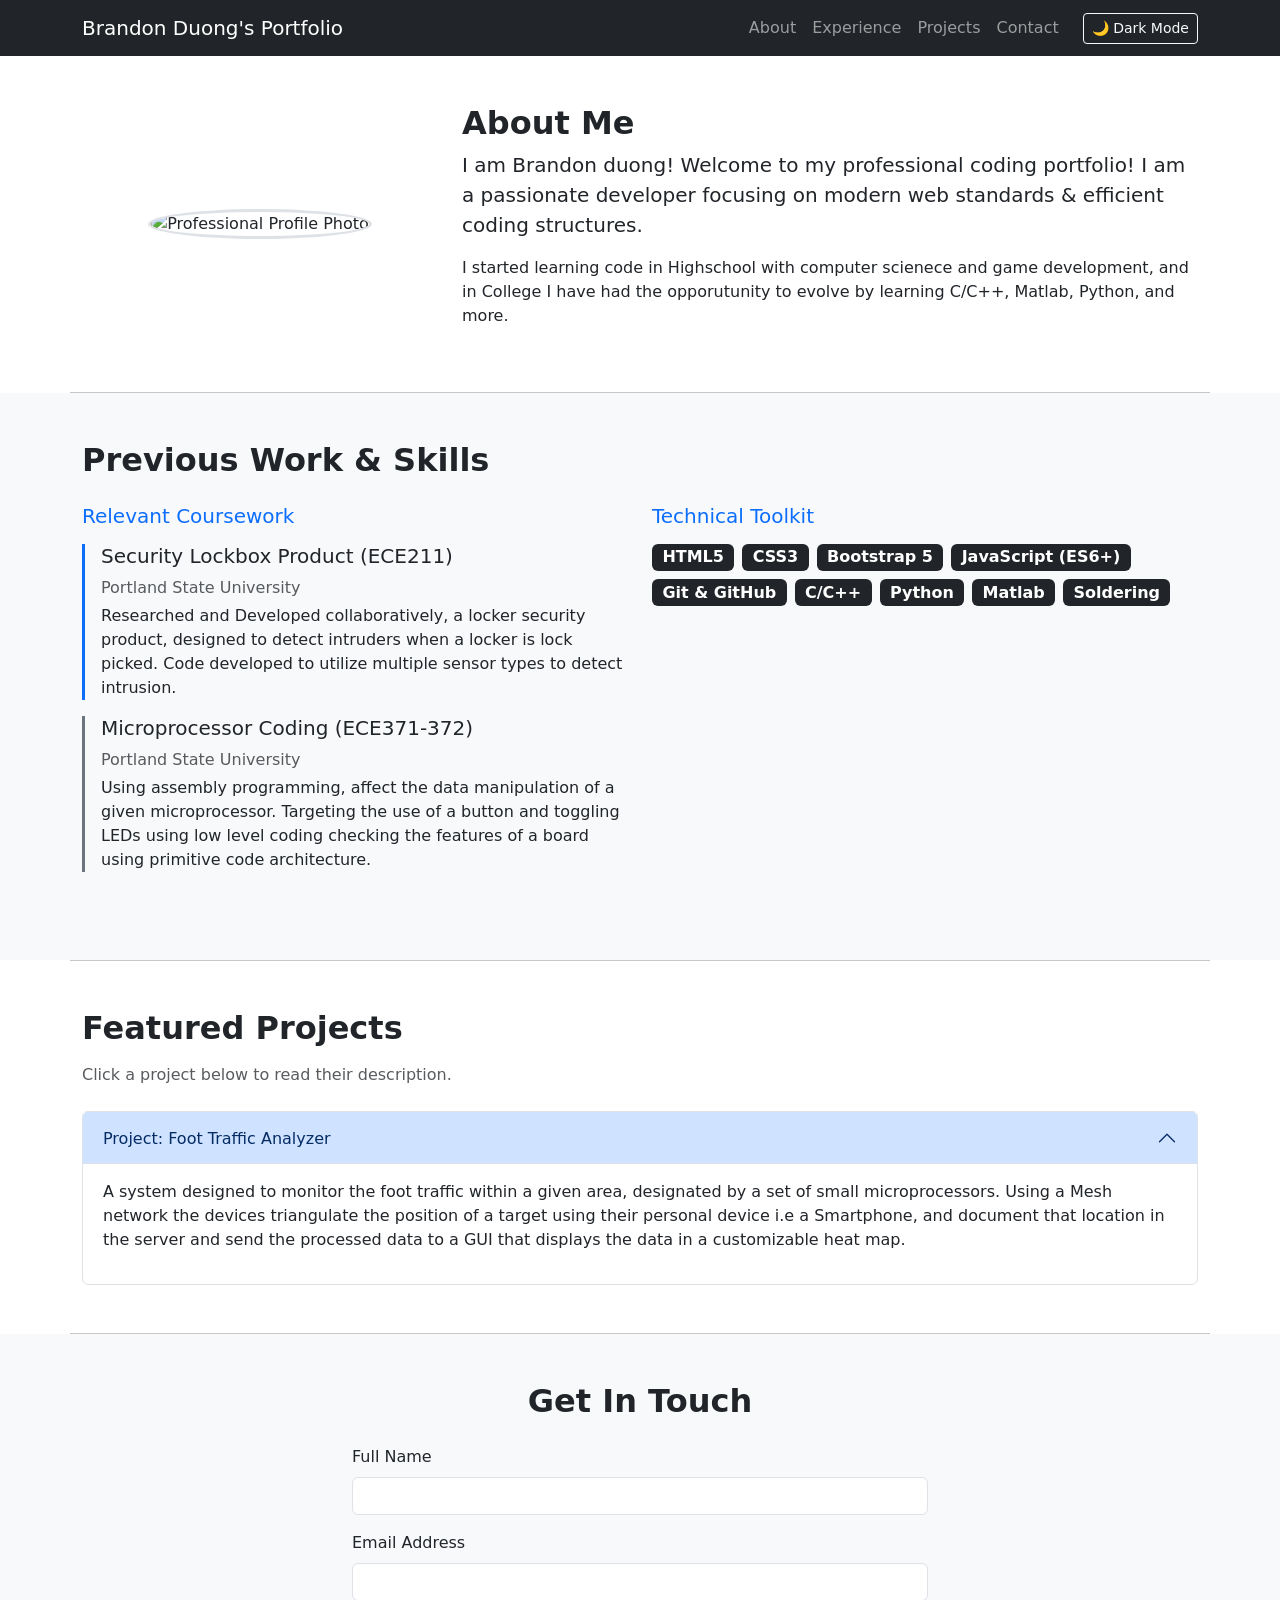
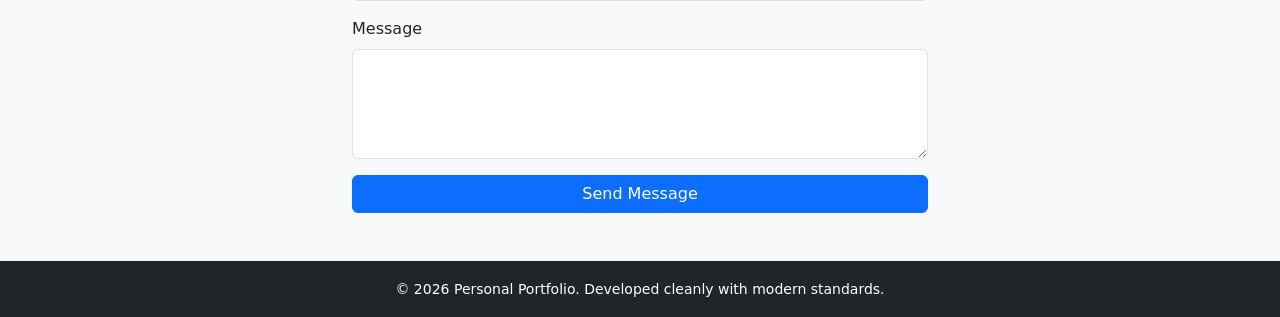
==== index.html @ 0b201ba5 "Rename main.html to index.html" ====
<!doctype html>
<html lang="en">
  <head>
    <meta charset="UTF-8" />
    <meta name="viewport" content="width=device-width, initial-scale=1.0" />
    <title>Professional Portfolio</title>
    <link
      href="https://cdn.jsdelivr.net/npm/bootstrap@5.3.3/dist/css/bootstrap.min.css"
      rel="stylesheet"
    />
    <link rel="stylesheet" type="text/css" href="style.css" />
    <link
      rel="stylesheet"
      href="https://cdnjs.cloudflare.com/ajax/libs/bootstrap/5.0.2/js/bootstrap.min.js"
    />
  </head>
  <body>
    <!--Custom Cursor for website-->
    <div class="inner-cursor"></div>
    <div class="outer-cursor"></div>
    <!--Navigation Bar start-->
    <nav class="navbar navbar-expand-lg navbar-dark bg-dark sticky-top">
      <div class="container">
        <a class="navbar-brand" href="#">Brandon Duong's Portfolio</a>
        <button
          class="navbar-toggler"
          type="button"
          data-bs-toggle="collapse"
          data-bs-target="#navbarNav"
        >
          <!--Navigation toggle icon for mobile-->
          <span class="navbar-toggler-icon"></span>
        </button>
        <div class="collapse navbar-collapse" id="navbarNav">
          <ul class="navbar-nav ms-auto align-items-center">
            <li class="nav-item">
              <a class="nav-link hover-transition" href="#about">About</a>
            </li>
            <li class="nav-item">
              <a class="nav-link hover-transition" href="#experience"
                >Experience</a
              >
            </li>
            <li class="nav-item">
              <a class="nav-link hover-transition" href="#projects">Projects</a>
            </li>
            <li class="nav-item">
              <a class="nav-link hover-transition" href="#contact">Contact</a>
            </li>
            <li class="nav-item ms-lg-3">
              <button
                id="theme-toggle"
                class="btn btn-outline-light btn-sm"
                aria-label="Toggle Dark Mode"
              >
                🌙 Dark Mode
              </button>
            </li>
          </ul>
        </div>
      </div>
    </nav>

    <section id="about" class="py-5">
      <div class="container">
        <div class="row align-items-center">
          <div class="col-md-4 text-center mb-4 mb-md-0">
            <img
              src="../WebdevProject/photoProfessional.jpg"
              alt="Professional Profile Photo"
              class="rounded-circle img-fluid border border-3"
            />
          </div>
          <div class="col-md-8">
            <h2 class="fw-bold">About Me</h2>
            <p class="lead">
              I am Brandon duong! Welcome to my professional coding portfolio! I
              am a passionate developer focusing on modern web standards &
              efficient coding structures.
            </p>
            <p>
              I started learning code in Highschool with computer scienece and
              game development, and in College I have had the opporutunity to
              evolve by learning C/C++, Matlab, Python, and more.
            </p>
          </div>
        </div>
      </div>
    </section>

    <hr class="container my-0" />

    <section id="experience" class="py-5 bg-light-section">
      <div class="container">
        <h2 class="fw-bold mb-4">Previous Work & Skills</h2>
        <div class="row">
          <div class="col-md-6 mb-4">
            <h3 class="h5 text-primary">Relevant Coursework</h3>
            <div class="border-start border-3 border-primary ps-3 my-3">
              <h5>Security Lockbox Product (ECE211)</h5>
              <p class="text-muted mb-1">Portland State University</p>
              <p>
                Researched and Developed collaboratively, a locker security
                product, designed to detect intruders when a locker is lock
                picked. Code developed to utilize multiple sensor types to
                detect intrusion.
              </p>
            </div>
            <div class="border-start border-3 border-secondary ps-3 my-3">
              <h5>Microprocessor Coding (ECE371-372)</h5>
              <p class="text-muted mb-1">Portland State University</p>
              <p>
                Using assembly programming, affect the data manipulation of a
                given microprocessor. Targeting the use of a button and toggling
                LEDs using low level coding checking the features of a board
                using primitive code architecture.
              </p>
            </div>
          </div>
          <div class="col-md-6">
            <h3 class="h5 text-primary mb-3">Technical Toolkit</h3>
            <div class="d-flex flex-wrap gap-2">
              <span class="badge bg-dark fs-6">HTML5</span>
              <span class="badge bg-dark fs-6">CSS3</span>
              <span class="badge bg-dark fs-6">Bootstrap 5</span>
              <span class="badge bg-dark fs-6">JavaScript (ES6+)</span>
              <span class="badge bg-dark fs-6">Git & GitHub</span>
              <span class="badge bg-dark fs-6">C/C++</span>
              <span class="badge bg-dark fs-6">Python</span>
              <span class="badge bg-dark fs-6">Matlab</span>
              <span class="badge bg-dark fs-6">Soldering</span>
            </div>
          </div>
        </div>
      </div>
    </section>

    <hr class="container my-0" />

    <section id="projects" class="py-5">
      <div class="container">
        <h2 class="fw-bold mb-3">Featured Projects</h2>
        <p class="text-muted mb-4">
          Click a project below to read their description.
        </p>

        <div class="accordion" id="projectAccordion">
          <div class="accordion-item">
            <h2 class="accordion-header" id="headingOne">
              <button
                class="accordion-button"
                type="button"
                data-bs-toggle="collapse"
                data-bs-target="#collapseOne"
                aria-expanded="true"
                aria-controls="collapseOne"
              >
                Project: Foot Traffic Analyzer
              </button>
            </h2>
            <div
              id="collapseOne"
              class="accordion-collapse collapse show"
              aria-labelledby="headingOne"
              data-bs-parent="#projectAccordion"
            >
              <div class="accordion-body">
                <p>
                  A system designed to monitor the foot traffic within a given
                  area, designated by a set of small microprocessors. Using a
                  Mesh network the devices triangulate the position of a target
                  using their personal device i.e a Smartphone, and document
                  that location in the server and send the processed data to a
                  GUI that displays the data in a customizable heat map.
                </p>
              </div>
            </div>
          </div>
        </div>
      </div>
    </section>

    <hr class="container my-0" />

    <section id="contact" class="py-5 bg-light-section">
      <div class="container" style="max-width: 600px">
        <h2 class="fw-bold text-center mb-4">Get In Touch</h2>
        <form id="contactForm" novalidate>
          <div class="mb-3">
            <label for="name" class="form-label">Full Name</label>
            <input
              type="text"
              class="form-control"
              id="name"
              required
              minlength="3"
            />
            <div class="invalid-feedback">
              Please enter your name (at least 3 characters).
            </div>
          </div>
          <div class="mb-3">
            <label for="email" class="form-label">Email Address</label>
            <input type="email" class="form-control" id="email" required />
            <div class="invalid-feedback">
              Please enter a valid email address.
            </div>
          </div>
          <div class="mb-3">
            <label for="message" class="form-label">Message</label>
            <textarea
              class="form-control"
              id="message"
              rows="4"
              required
            ></textarea>
            <div class="invalid-feedback">
              Please type a message before submitting.
            </div>
          </div>
          <button type="submit" class="btn btn-primary w-100">
            Send Message
          </button>
        </form>
        <div id="formFeedback" class="mt-3 text-center d-none"></div>
      </div>
    </section>

    <footer class="bg-dark text-white text-center py-3">
      <div class="container">
        <small
          >&copy; 2026 Personal Portfolio. Developed cleanly with modern
          standards.</small
        >
      </div>
    </footer>

    <script src="https://cdnjs.cloudflare.com/ajax/libs/bootstrap/5.0.2/js/bootstrap.min.js"></script>
    <script src="app.js"></script>
  </body>
</html>
---- style.css ----
/* Base Transition Engine for smooth appearance shifts */
body {
  font-family:
    system-ui,
    -apple-system,
    "Segoe UI",
    Roboto,
    sans-serif;
  transition:
    background-color 0.3s ease,
    color 0.3s ease;
  background-color: #ffffff;
  color: #212529;
  cursor: none;
}

.inner-cursor {
  position: fixed;
  left: 10px;
  width: 10px;
  height: 10px;
  transform: translate(-50%, -50%);
  background: white;
  mix-blend-mode: difference;
  border-radius: 50%;
  pointer-events: none;
  transition: width 0.5s height 0.5s;
}

.outer-cursor {
  position: fixed;
  left: 10px;
  width: 25px;
  height: 25px;
  transform: translate(-50%, -50%);
  border: 1px solid white;
  background: white;
  mix-blend-mode: difference;
  border-radius: 50%;
  pointer-events: 0.1ms;
  transition: 0.1ms;
}

/* Light Mode specific element colors */
.bg-light-section {
  background-color: #f8f9fa;
  transition: background-color 0.3s ease;
}

/* Custom CSS variables applied during Dark Mode Toggle injection */
body.dark-mode {
  background-color: #121212;
  color: #f8f9fa;
}

body.dark-mode .bg-light-section {
  background-color: #1e1e1e;
}

body.dark-mode .accordion-item {
  background-color: #252525;
  color: #f8f9fa;
}

body.dark-mode .accordion-button {
  background-color: #2b2b2b;
  color: #f8f9fa;
}

body.dark-mode .accordion-button:not(.collapsed) {
  background-color: #3d3d3d;
  color: #0d6efd;
}

body.dark-mode .form-control {
  background-color: #2b2b2b;
  color: #ffffff;
  border-color: #444444;
}

body.dark-mode .form-control:focus {
  background-color: #333333;
  color: #ffffff;
}
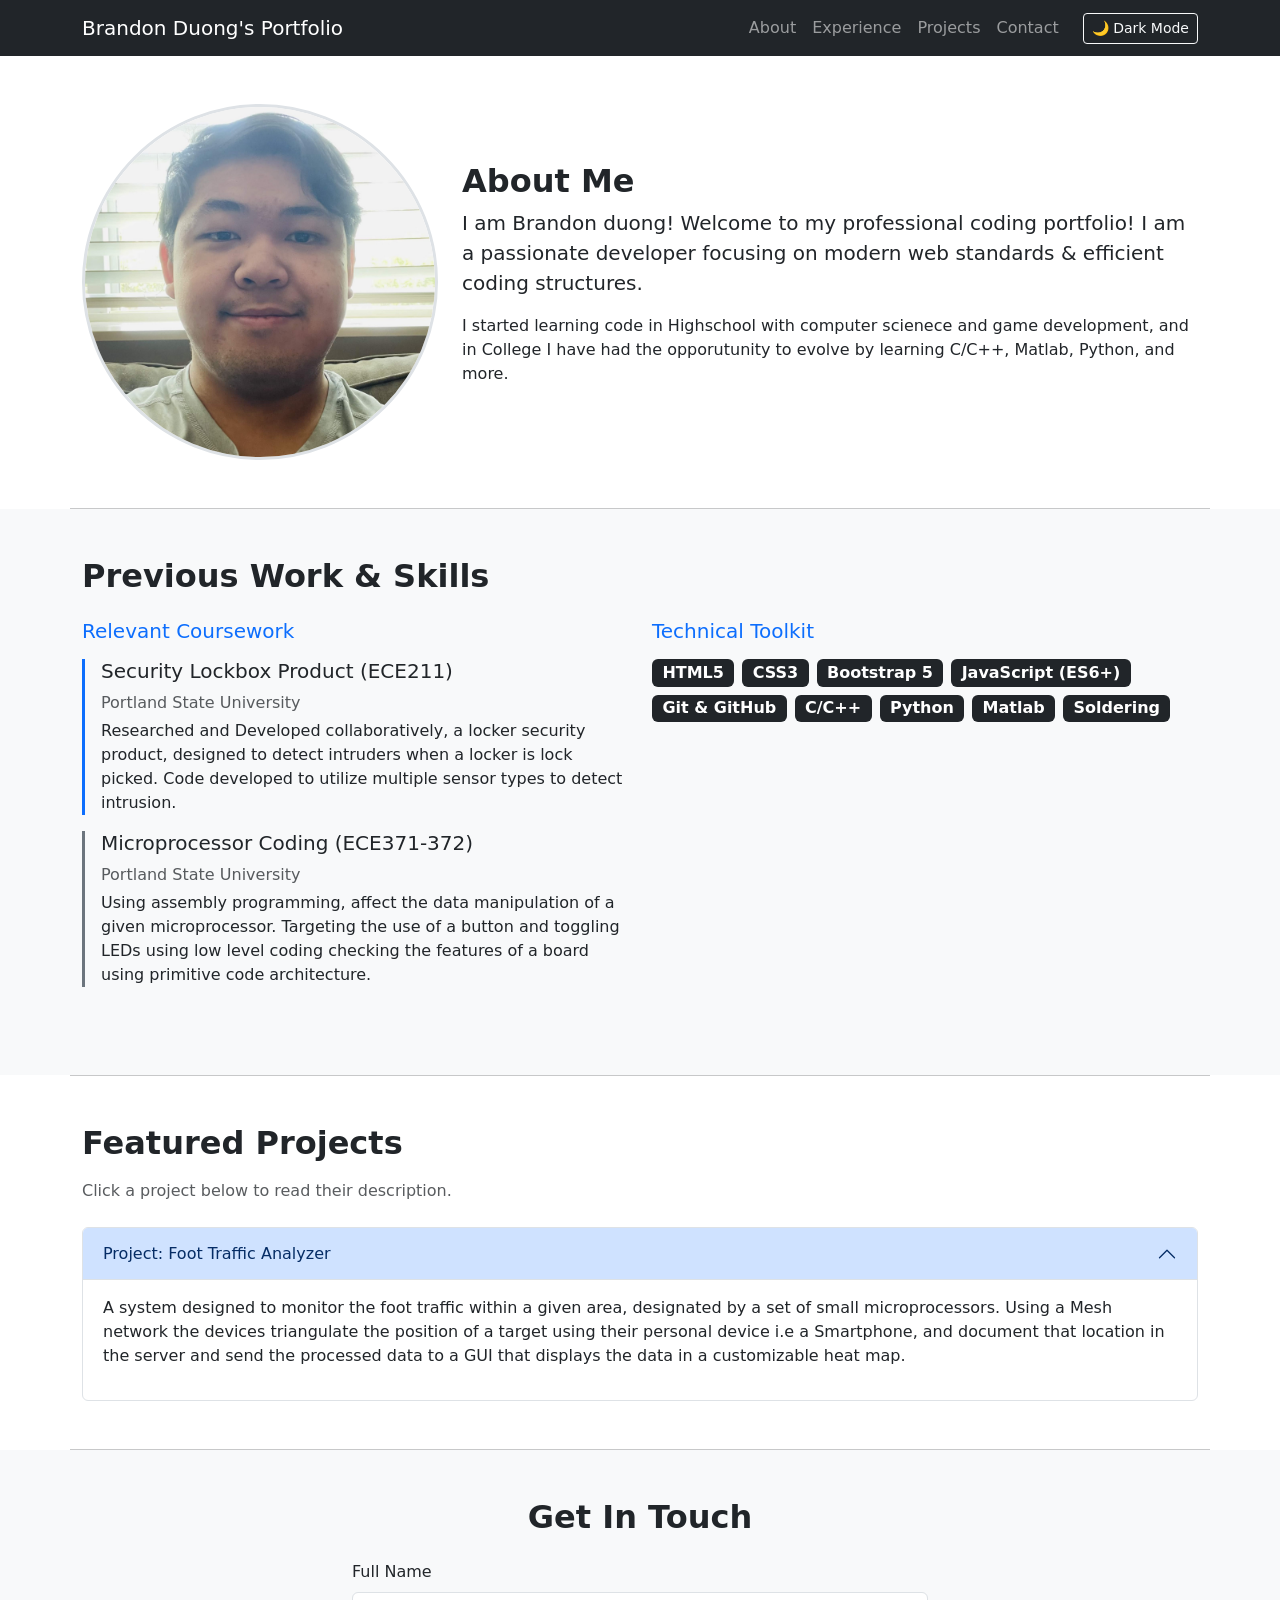
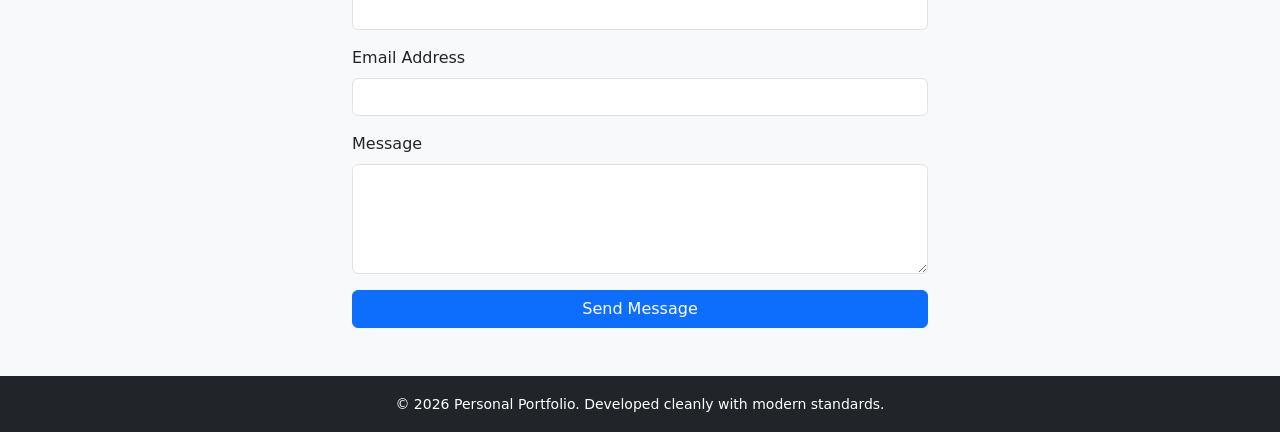
==== commit 12cb0743: "Update index.html attempted fix to professional photo, changed from root relative to file relative" ====
--- a/index.html
+++ b/index.html
@@ -66,7 +66,7 @@
         <div class="row align-items-center">
           <div class="col-md-4 text-center mb-4 mb-md-0">
             <img
-              src="../WebdevProject/photoProfessional.jpg"
+              src="./photoProfessional.jpg"
               alt="Professional Profile Photo"
               class="rounded-circle img-fluid border border-3"
             />
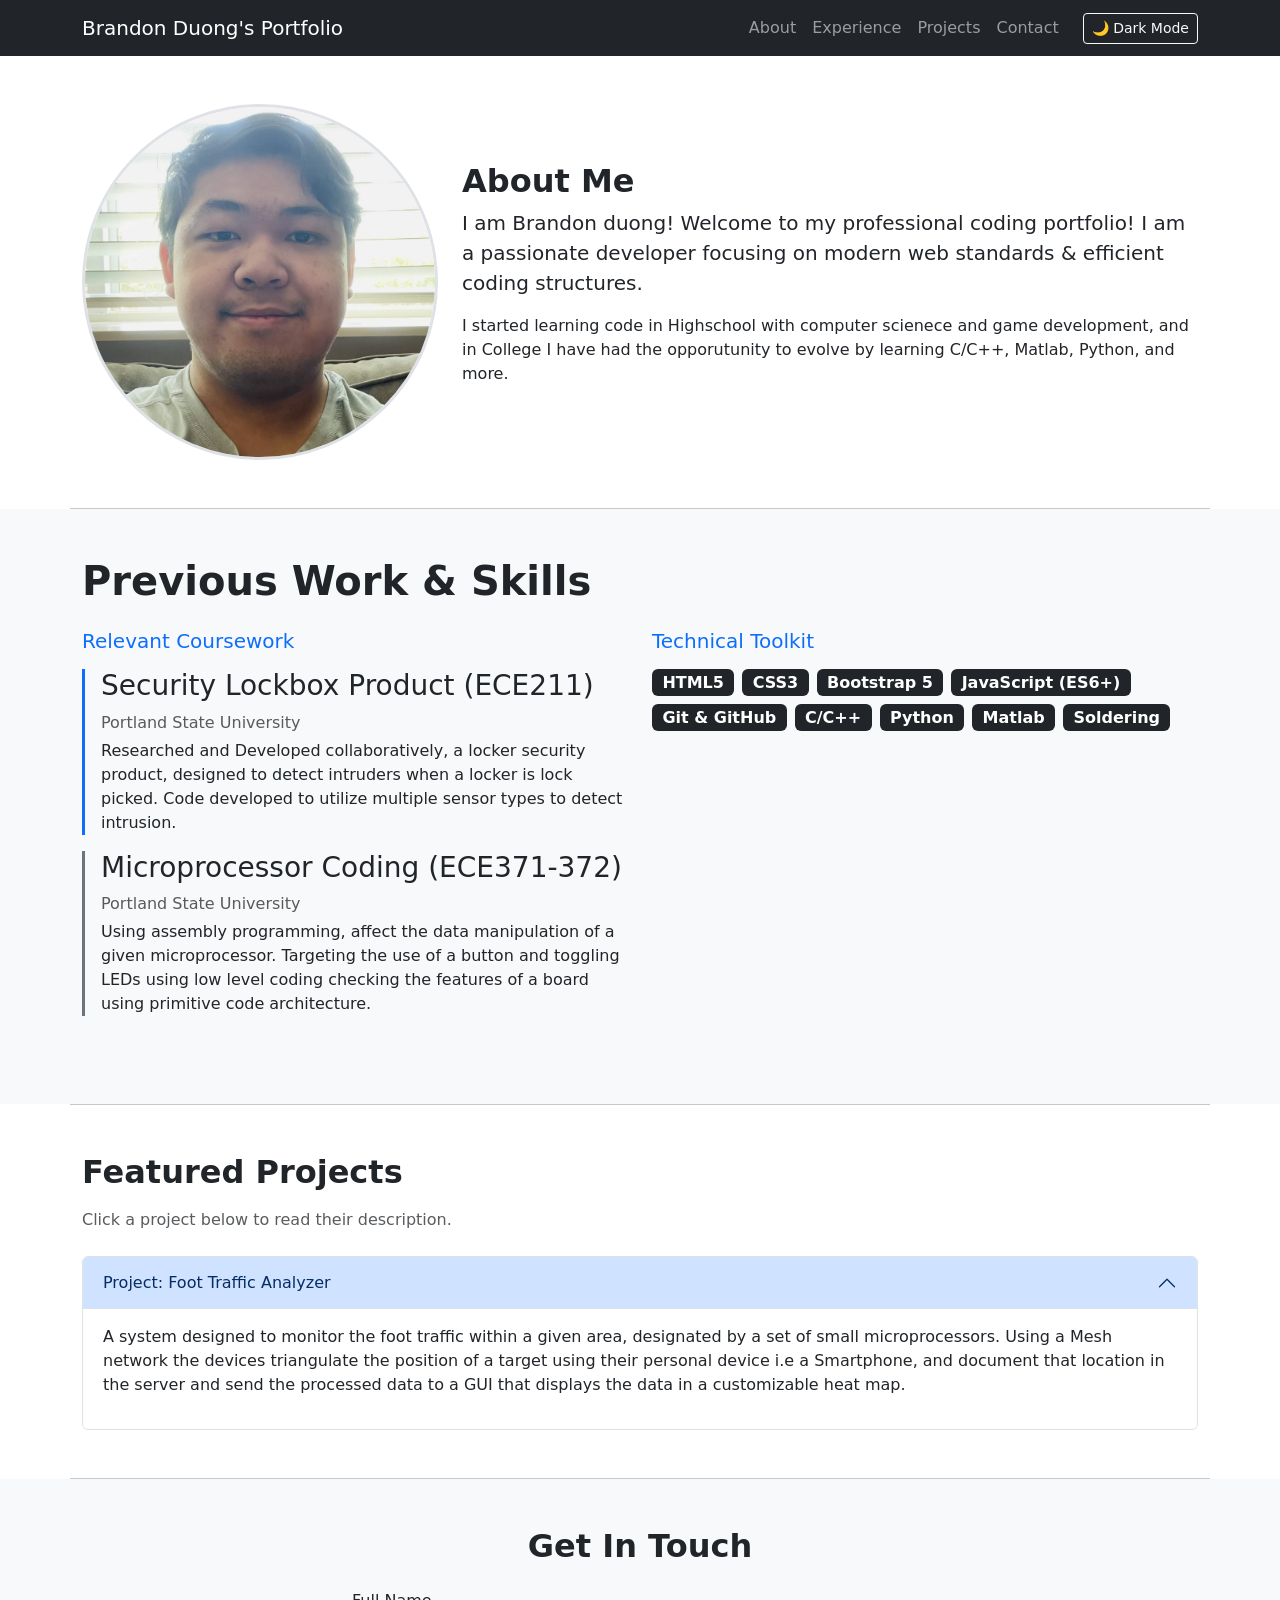
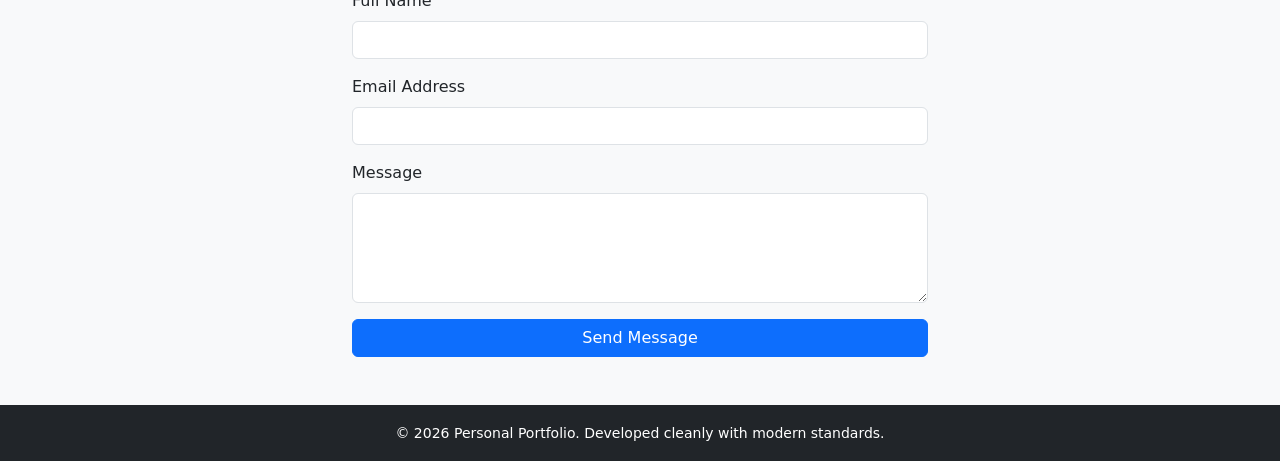
==== commit 19e1d33b: "Update index.html addressing issue with heading levels in #experience" ====
--- a/index.html
+++ b/index.html
@@ -92,12 +92,12 @@
 
     <section id="experience" class="py-5 bg-light-section">
       <div class="container">
-        <h2 class="fw-bold mb-4">Previous Work & Skills</h2>
+        <h1 class="fw-bold mb-4">Previous Work & Skills</h1>
         <div class="row">
           <div class="col-md-6 mb-4">
-            <h3 class="h5 text-primary">Relevant Coursework</h3>
+            <h2 class="h5 text-primary">Relevant Coursework</h2>
             <div class="border-start border-3 border-primary ps-3 my-3">
-              <h5>Security Lockbox Product (ECE211)</h5>
+              <h3>Security Lockbox Product (ECE211)</h3>
               <p class="text-muted mb-1">Portland State University</p>
               <p>
                 Researched and Developed collaboratively, a locker security
@@ -107,7 +107,7 @@
               </p>
             </div>
             <div class="border-start border-3 border-secondary ps-3 my-3">
-              <h5>Microprocessor Coding (ECE371-372)</h5>
+              <h3>Microprocessor Coding (ECE371-372)</h3>
               <p class="text-muted mb-1">Portland State University</p>
               <p>
                 Using assembly programming, affect the data manipulation of a
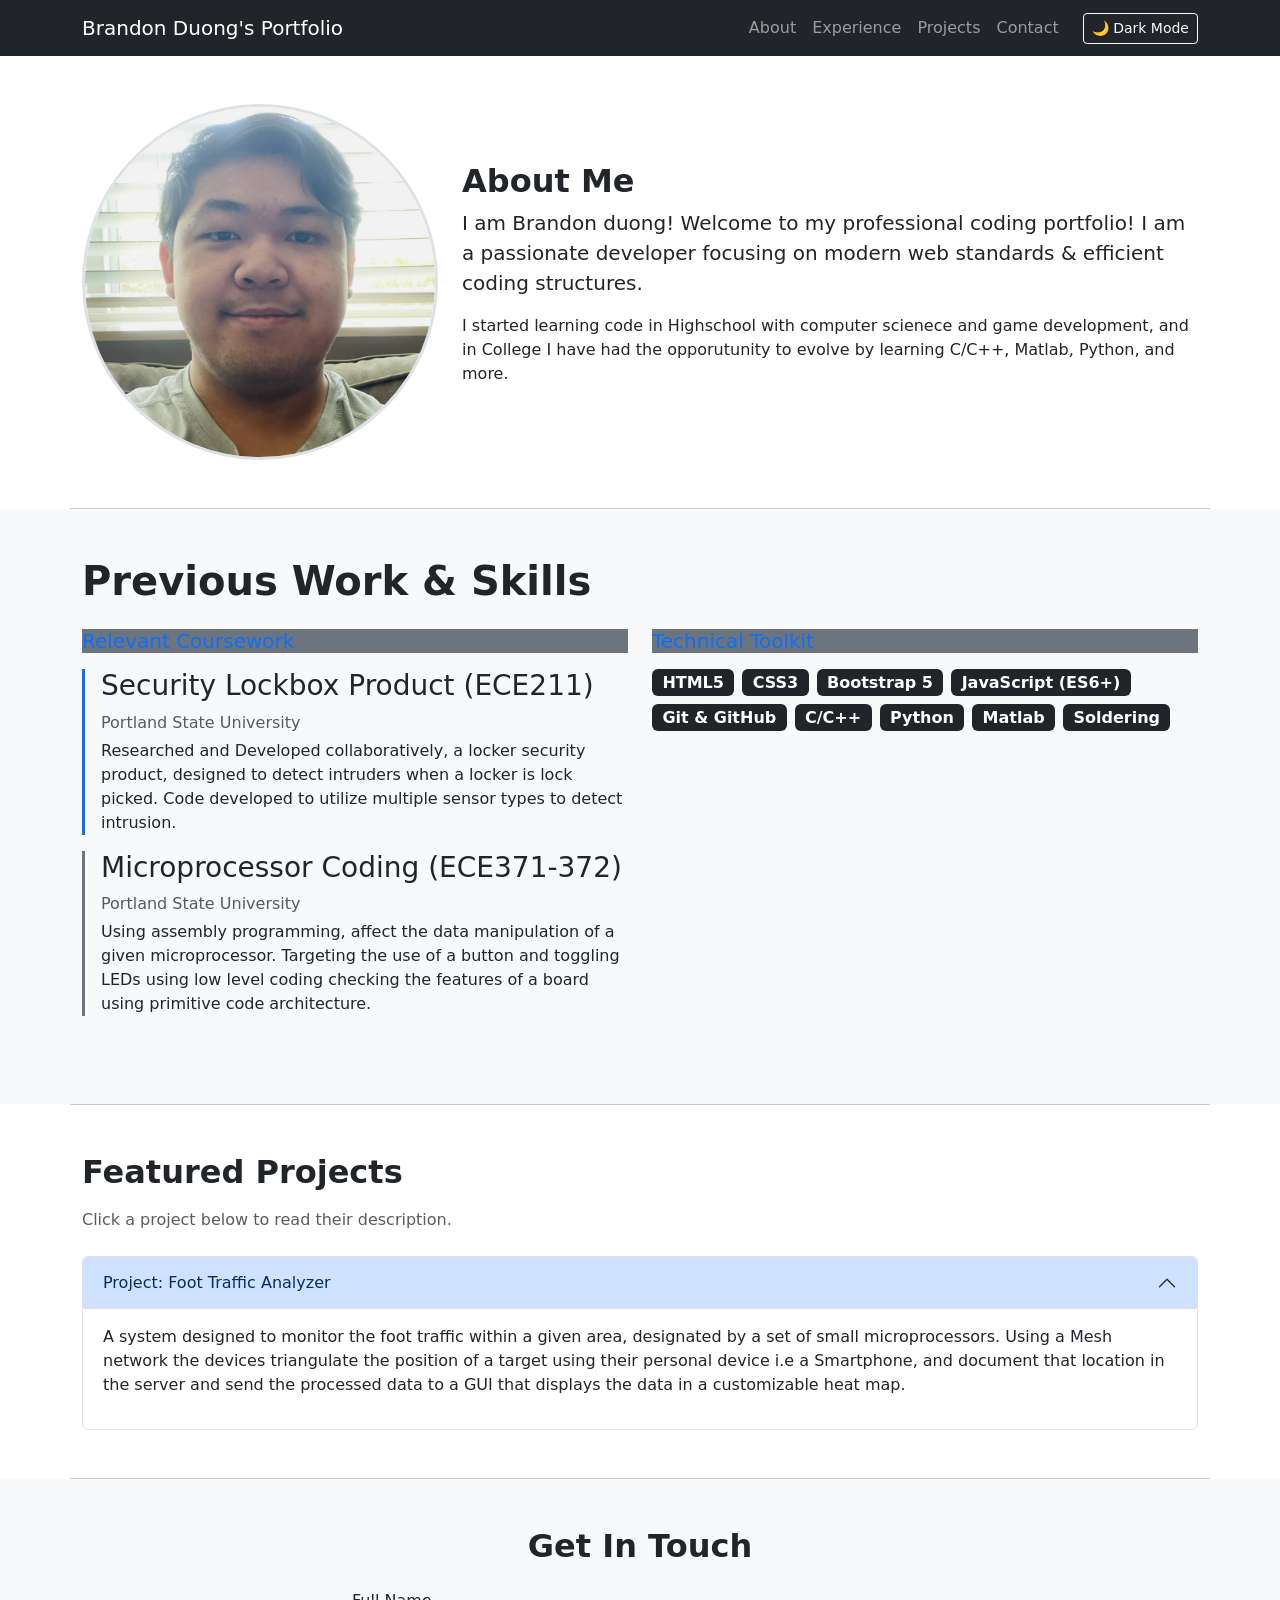
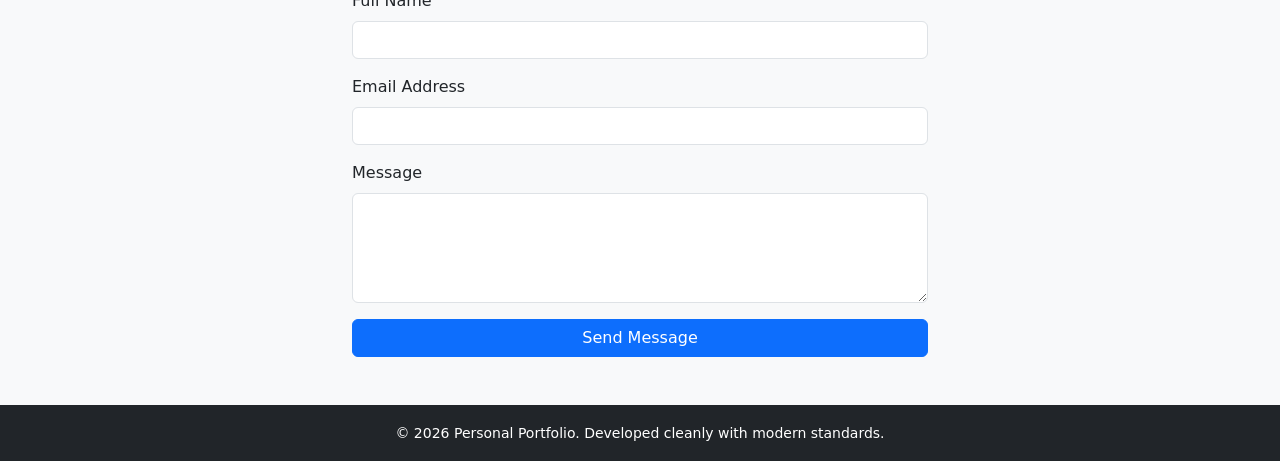
==== commit e109aa8a: "Update index.html Addressing contrast error from WAVE, behind Releveant Courseowrk and Technical Too" ====
--- a/index.html
+++ b/index.html
@@ -27,6 +27,7 @@
           type="button"
           data-bs-toggle="collapse"
           data-bs-target="#navbarNav"
+          title="mobileNavToggle"
         >
           <!--Navigation toggle icon for mobile-->
           <span class="navbar-toggler-icon"></span>
@@ -95,7 +96,7 @@
         <h1 class="fw-bold mb-4">Previous Work & Skills</h1>
         <div class="row">
           <div class="col-md-6 mb-4">
-            <h2 class="h5 text-primary">Relevant Coursework</h2>
+            <h2 class="h5 text-primary bg-secondary">Relevant Coursework</h2>
             <div class="border-start border-3 border-primary ps-3 my-3">
               <h3>Security Lockbox Product (ECE211)</h3>
               <p class="text-muted mb-1">Portland State University</p>
@@ -118,7 +119,7 @@
             </div>
           </div>
           <div class="col-md-6">
-            <h3 class="h5 text-primary mb-3">Technical Toolkit</h3>
+            <h3 class="h5 text-primary mb-3 bg-secondary">Technical Toolkit</h3>
             <div class="d-flex flex-wrap gap-2">
               <span class="badge bg-dark fs-6">HTML5</span>
               <span class="badge bg-dark fs-6">CSS3</span>
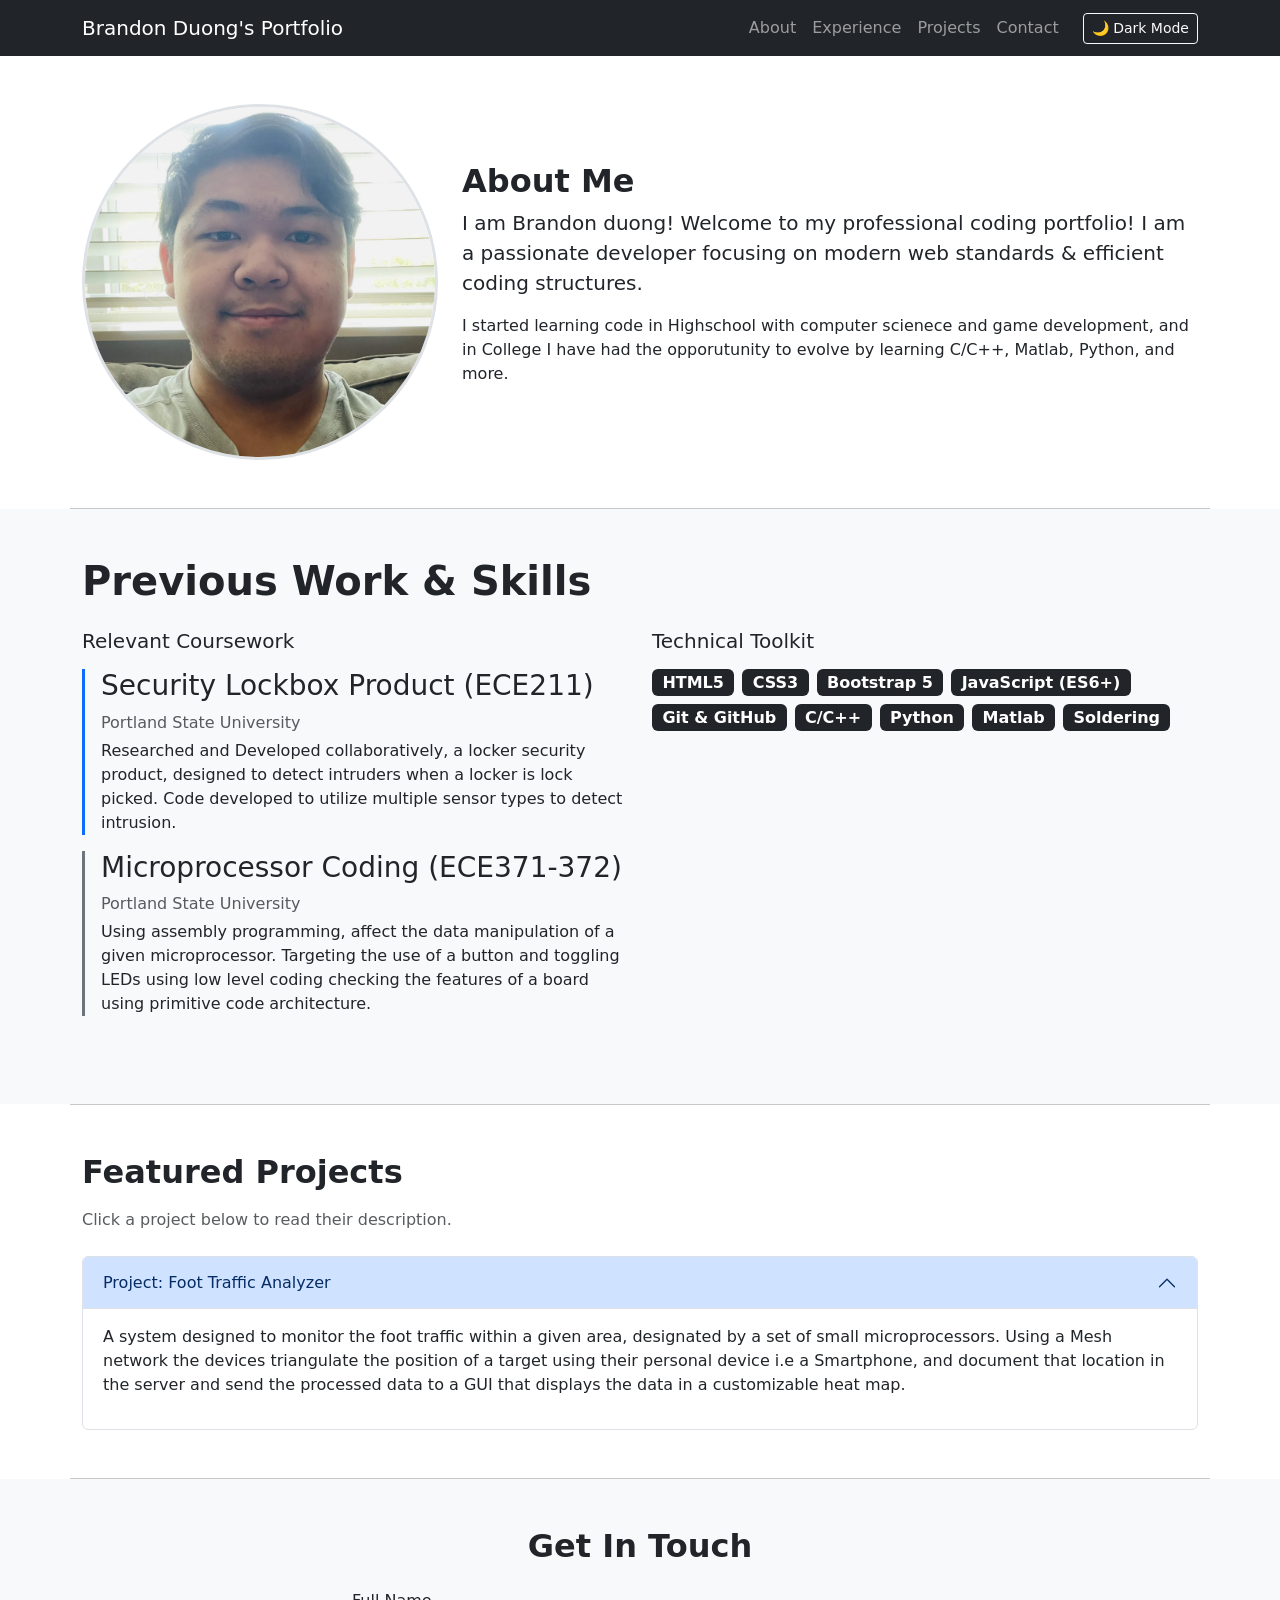
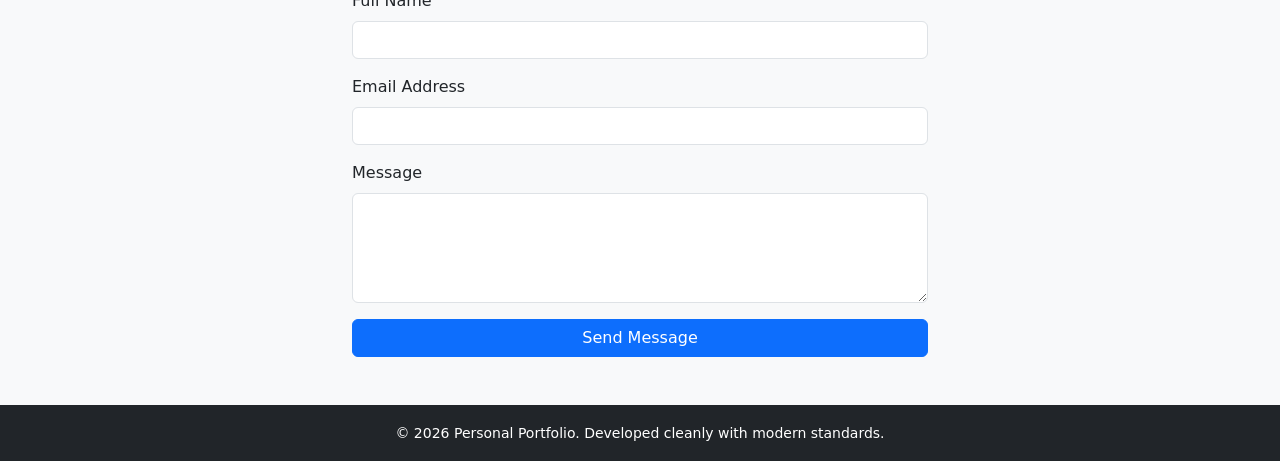
==== commit 0f3fa51e: "Update index.html Addressing contrast error on WAVE behind relevant coursework and technical toolkit" ====
--- a/index.html
+++ b/index.html
@@ -96,7 +96,7 @@
         <h1 class="fw-bold mb-4">Previous Work & Skills</h1>
         <div class="row">
           <div class="col-md-6 mb-4">
-            <h2 class="h5 text-primary bg-secondary">Relevant Coursework</h2>
+            <h2 class="h5 text-dark">Relevant Coursework</h2>
             <div class="border-start border-3 border-primary ps-3 my-3">
               <h3>Security Lockbox Product (ECE211)</h3>
               <p class="text-muted mb-1">Portland State University</p>
@@ -119,7 +119,7 @@
             </div>
           </div>
           <div class="col-md-6">
-            <h3 class="h5 text-primary mb-3 bg-secondary">Technical Toolkit</h3>
+            <h3 class="h5 text-dark mb-3">Technical Toolkit</h3>
             <div class="d-flex flex-wrap gap-2">
               <span class="badge bg-dark fs-6">HTML5</span>
               <span class="badge bg-dark fs-6">CSS3</span>
